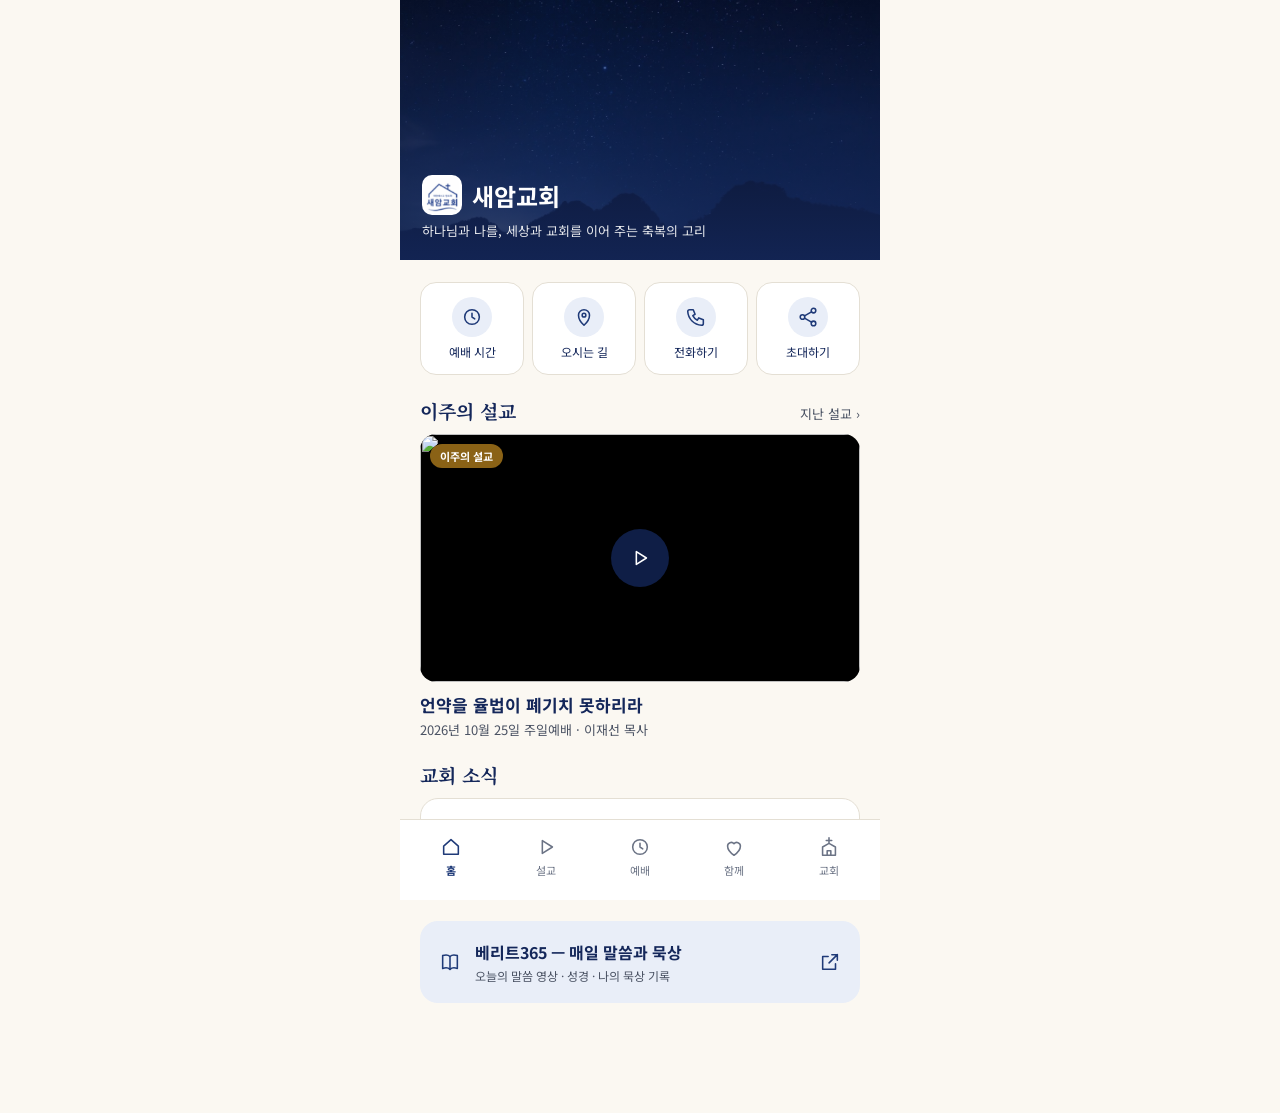
==== index.html @ 7ef5a0a9 "새암교회 앱: 홈·설교·예배·함께하기·교회 소개, 주일마다 설교 목록 갱신 Co-Authored-By: Claude Opus 5.5 <noreply@anthropic.com>" ====
<!doctype html>
<html lang="ko">
<head>
<meta charset="utf-8">
<meta name="viewport" content="width=device-width, initial-scale=1, viewport-fit=cover">
<meta name="theme-color" content="#14275A">
<meta name="description" content="새암교회(대한예수교장로회 합동, 용인 수지 동천동) 앱 — 주일 설교, 예배 안내, 교회 소식, 기도 요청.">
<meta property="og:title" content="새암교회">
<meta property="og:description" content="하나님과 나를, 세상과 교회를 이어 주는 축복의 고리">
<meta name="apple-mobile-web-app-capable" content="yes">
<meta name="apple-mobile-web-app-title" content="새암교회">
<title>새암교회</title>
<link rel="manifest" href="manifest.webmanifest">
<link rel="icon" href="images/icon-192.png">
<link rel="apple-touch-icon" href="images/icon-192.png">
<link rel="preconnect" href="https://fonts.googleapis.com">
<link href="https://fonts.googleapis.com/css2?family=Noto+Serif+KR:wght@400;600;700&family=Noto+Sans+KR:wght@400;500;700&display=swap" rel="stylesheet">
<link rel="stylesheet" href="css/app.css">
</head>
<body>
<div class="app" id="app"></div>
<div class="toast" id="toast" role="status" aria-live="polite"></div>
<script src="js/app.js"></script>
</body>
</html>
---- css/app.css ----
:root{
  --navy:#1F3A78; --navy-deep:#14275A; --navy-soft:#E9EEF8; --gold:#B8862B; --gold-text:#8A6216;
  --cream:#FBF8F2; --paper:#FFFFFF; --ink:#1E2430; --ink-soft:#4A5263; --line:#E4DFD4;
  --serif:'Noto Serif KR',serif; --sans:'Noto Sans KR',sans-serif;
}
*{box-sizing:border-box}
html,body{margin:0;background:var(--cream);color:var(--ink);font-family:var(--sans);-webkit-text-size-adjust:100%}
a{color:inherit;text-decoration:none}
button{font-family:inherit;cursor:pointer}
img{display:block;max-width:100%}
.app{max-width:480px;margin:0 auto;min-height:100vh;min-height:100dvh;background:var(--cream)}
main{padding:24px 20px 110px;display:flex;flex-direction:column;gap:22px}
h1,h2,h3{margin:0;font-family:var(--serif);font-weight:700;color:var(--navy-deep)}
h1{font-size:26px} h2{font-size:19px}
.eyebrow{font-size:11px;letter-spacing:.24em;color:var(--gold-text);font-weight:700}
.muted{color:var(--ink-soft)}
.card{background:var(--paper);border:1px solid var(--line);border-radius:18px;padding:18px}
.icon{width:22px;height:22px;flex-shrink:0}
.btn{display:flex;align-items:center;justify-content:center;gap:8px;min-height:50px;border-radius:25px;border:0;font-size:15px;font-weight:700;padding:0 20px}
.btn-navy{background:var(--navy);color:#fff}
.btn-line{background:var(--paper);border:1px solid var(--line);color:var(--navy-deep)}
.grid2{display:grid;grid-template-columns:repeat(2,minmax(0,1fr));gap:10px}
.grid4{display:grid;grid-template-columns:repeat(4,minmax(0,1fr));gap:8px}
.quick{display:flex;flex-direction:column;align-items:center;gap:6px;padding:14px 4px;border-radius:16px;background:var(--paper);border:1px solid var(--line);font-size:12px;color:var(--navy-deep)}
.quick span.ic{width:40px;height:40px;border-radius:20px;background:var(--navy-soft);display:flex;align-items:center;justify-content:center}
.video{position:relative;border-radius:16px;overflow:hidden;background:#000;aspect-ratio:16/9}
.video iframe,.video img{position:absolute;inset:0;width:100%;height:100%;border:0;object-fit:cover}
.play{position:absolute;inset:0;display:flex;align-items:center;justify-content:center;background:none;border:0}
.play span{width:58px;height:58px;border-radius:29px;background:rgba(20,39,90,.78);display:flex;align-items:center;justify-content:center}
.badge{position:absolute;top:10px;left:10px;z-index:1;height:24px;padding:0 10px;border-radius:12px;background:var(--gold-text);color:#fff;font-size:11px;font-weight:700;display:flex;align-items:center}
.hero{position:relative;margin:-24px -20px 0;height:260px;overflow:hidden;background:var(--navy-deep)}
.hero>img{width:100%;height:100%;object-fit:cover;opacity:.85}
.hero::after{content:"";position:absolute;inset:0;background:linear-gradient(180deg,rgba(20,39,90,.15),rgba(20,39,90,.9))}
.hero .cap{position:absolute;left:22px;right:22px;bottom:20px;z-index:1;color:#fff;display:flex;flex-direction:column;gap:6px}
.list a,.list .row{display:flex;align-items:center;gap:12px;min-height:60px;padding:8px 0;border-bottom:1px solid var(--line)}
.list .grow{flex:1;min-width:0;display:flex;flex-direction:column;gap:3px}
.list .sub{font-size:12px;color:var(--ink-soft)}
.thumb{width:104px;flex-shrink:0;aspect-ratio:16/9;border-radius:10px;object-fit:cover}
.tabbar{position:fixed;bottom:0;left:50%;transform:translateX(-50%);width:100%;max-width:480px;display:grid;grid-template-columns:repeat(5,1fr);padding:8px 4px calc(14px + env(safe-area-inset-bottom));background:var(--paper);border-top:1px solid var(--line);z-index:5}
.tabbar a{display:flex;flex-direction:column;align-items:center;gap:4px;padding:8px 0;font-size:11px;color:#6B7385}
.tabbar a.on{color:var(--navy);font-weight:700}
.tabbar a svg{stroke:currentColor}
.chips{display:flex;gap:6px;flex-wrap:wrap}
.chip{height:36px;padding:0 15px;border-radius:18px;border:1px solid var(--line);background:var(--paper);color:var(--ink-soft);font-size:13px}
.chip.on{background:var(--navy);border-color:var(--navy);color:#fff;font-weight:700}
input[type=text],input[type=tel],textarea{width:100%;border-radius:12px;border:1px solid var(--line);background:var(--paper);color:var(--ink);font-family:var(--sans);font-size:15px;padding:12px 14px}
textarea{min-height:120px;resize:vertical;line-height:1.7}
.lab{font-size:13px;color:var(--ink-soft)}
.toast{position:fixed;left:50%;bottom:96px;transform:translateX(-50%);background:var(--navy-deep);color:#fff;padding:10px 18px;border-radius:20px;font-size:14px;z-index:9;opacity:0;transition:opacity .3s;pointer-events:none}
.toast.show{opacity:1}
.sr{position:absolute;width:1px;height:1px;overflow:hidden;clip:rect(0 0 0 0)}
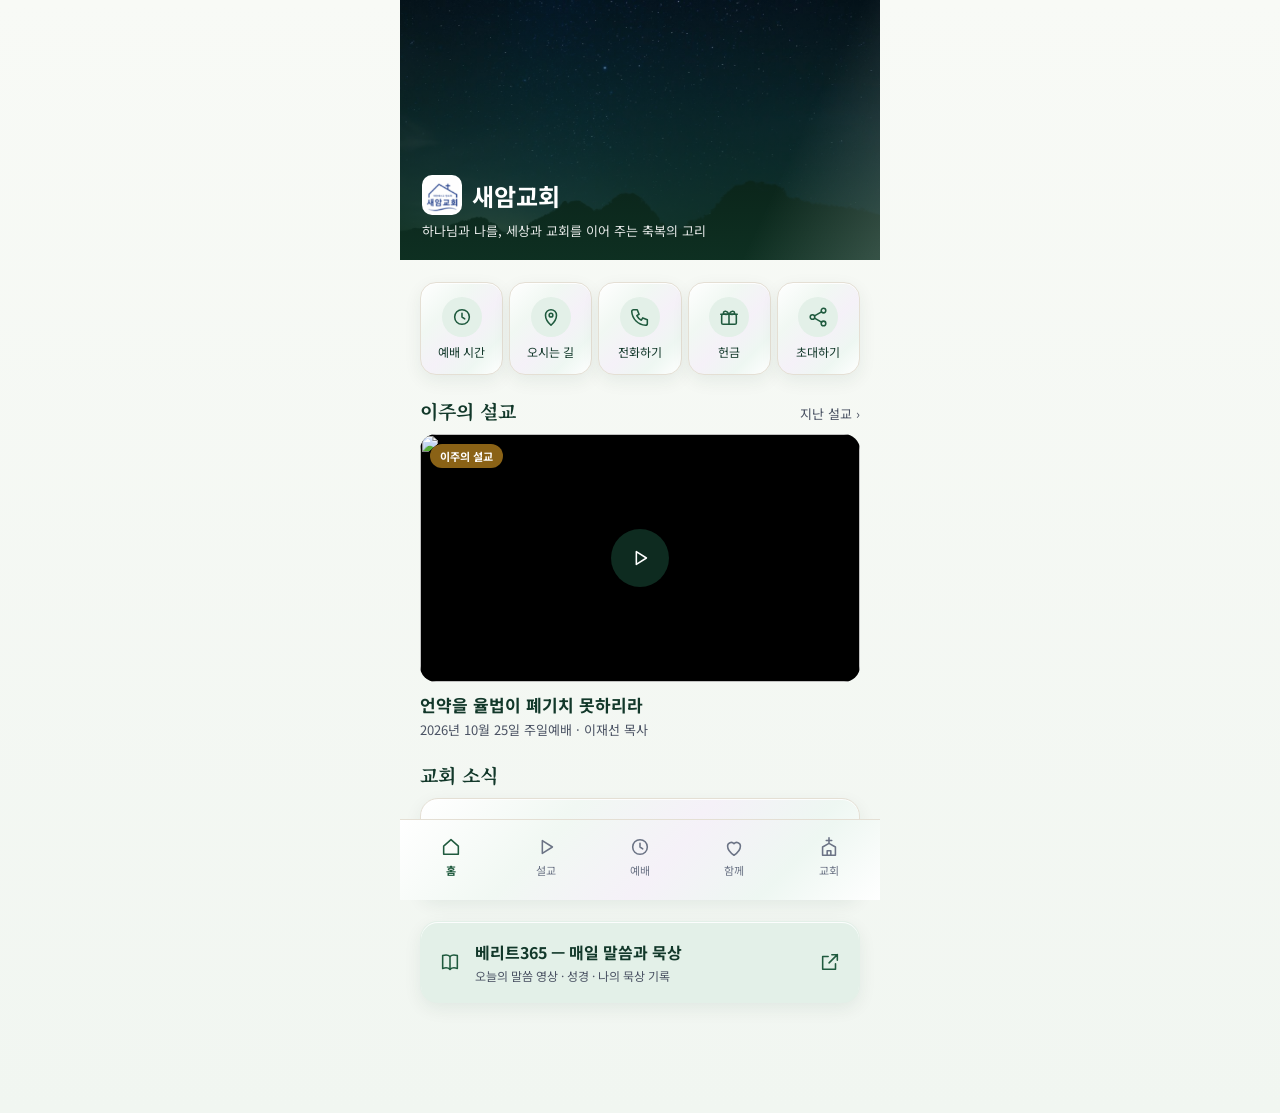
==== commit 249fff88: "색을 초록 톤으로, 진주빛(펄) 카드와 빛이 스치는 펄 효과 Co-Authored-By: Claude Opus 5.5 <noreply@anthropic.com>" ====
--- a/index.html
+++ b/index.html
@@ -3,7 +3,7 @@
 <head>
 <meta charset="utf-8">
 <meta name="viewport" content="width=device-width, initial-scale=1, viewport-fit=cover">
-<meta name="theme-color" content="#14275A">
+<meta name="theme-color" content="#12382A">
 <meta name="description" content="새암교회(대한예수교장로회 합동, 용인 수지 동천동) 앱 — 주일 설교, 예배 안내, 교회 소식, 기도 요청.">
 <meta property="og:title" content="새암교회">
 <meta property="og:description" content="하나님과 나를, 세상과 교회를 이어 주는 축복의 고리">
--- a/css/app.css
+++ b/css/app.css
@@ -1,6 +1,6 @@
 :root{
-  --navy:#1F3A78; --navy-deep:#14275A; --navy-soft:#E9EEF8; --gold:#B8862B; --gold-text:#8A6216;
-  --cream:#FBF8F2; --paper:#FFFFFF; --ink:#1E2430; --ink-soft:#4A5263; --line:#E4DFD4;
+  --navy:#1F5A3E; --navy-deep:#12382A; --navy-soft:#E3F0E8; --gold:#B8862B; --gold-text:#8A6216;
+  --cream:#F6F8F3; --paper:#FFFFFF; --ink:#1E2430; --ink-soft:#4A5263; --line:#E4DFD4;
   --serif:'Noto Serif KR',serif; --sans:'Noto Sans KR',sans-serif;
 }
 *{box-sizing:border-box}
@@ -26,11 +26,11 @@
 .video{position:relative;border-radius:16px;overflow:hidden;background:#000;aspect-ratio:16/9}
 .video iframe,.video img{position:absolute;inset:0;width:100%;height:100%;border:0;object-fit:cover}
 .play{position:absolute;inset:0;display:flex;align-items:center;justify-content:center;background:none;border:0}
-.play span{width:58px;height:58px;border-radius:29px;background:rgba(20,39,90,.78);display:flex;align-items:center;justify-content:center}
+.play span{width:58px;height:58px;border-radius:29px;background:rgba(18,56,42,.78);display:flex;align-items:center;justify-content:center}
 .badge{position:absolute;top:10px;left:10px;z-index:1;height:24px;padding:0 10px;border-radius:12px;background:var(--gold-text);color:#fff;font-size:11px;font-weight:700;display:flex;align-items:center}
 .hero{position:relative;margin:-24px -20px 0;height:260px;overflow:hidden;background:var(--navy-deep)}
 .hero>img{width:100%;height:100%;object-fit:cover;opacity:.85}
-.hero::after{content:"";position:absolute;inset:0;background:linear-gradient(180deg,rgba(20,39,90,.15),rgba(20,39,90,.9))}
+.hero::after{content:"";position:absolute;inset:0;background:linear-gradient(180deg,rgba(18,56,42,.15),rgba(18,56,42,.9))}
 .hero .cap{position:absolute;left:22px;right:22px;bottom:20px;z-index:1;color:#fff;display:flex;flex-direction:column;gap:6px}
 .list a,.list .row{display:flex;align-items:center;gap:12px;min-height:60px;padding:8px 0;border-bottom:1px solid var(--line)}
 .list .grow{flex:1;min-width:0;display:flex;flex-direction:column;gap:3px}
@@ -49,3 +49,22 @@
 .toast{position:fixed;left:50%;bottom:96px;transform:translateX(-50%);background:var(--navy-deep);color:#fff;padding:10px 18px;border-radius:20px;font-size:14px;z-index:9;opacity:0;transition:opacity .3s;pointer-events:none}
 .toast.show{opacity:1}
 .sr{position:absolute;width:1px;height:1px;overflow:hidden;clip:rect(0 0 0 0)}
+
+/* 펄(진주빛) — 밝은 면은 은은한 진주빛, 어두운 면은 짙은 초록 위에 빛이 스치는 펄 */
+:root{
+  --pearl:linear-gradient(135deg,#FFFFFF 0%,#F1F8F3 30%,#F5F1F8 55%,#EEF7F2 78%,#FFFFFF 100%);
+  --pearl-dark:linear-gradient(135deg,#0F3324 0%,#1F5A3E 45%,#2E7656 70%,#16432F 100%);
+}
+body,.app{background:linear-gradient(180deg,#F8FAF6 0%,#F1F6F1 100%)}
+.card,.quick,.chip:not(.on),.btn-line,.tabbar{background:var(--pearl);background-color:#FBFCFA}
+.card,.quick{box-shadow:0 1px 0 rgba(255,255,255,.9) inset,0 6px 18px rgba(18,56,42,.07)}
+.btn-navy,.chip.on{background:var(--pearl-dark);border-color:transparent}
+.pearl-dark{position:relative;overflow:hidden;background:var(--pearl-dark)!important;border-color:transparent!important}
+.pearl-dark::before,.hero::before{content:"";position:absolute;inset:0;pointer-events:none;z-index:1;
+  background:linear-gradient(115deg,transparent 35%,rgba(255,255,255,.16) 45%,rgba(230,255,240,.22) 50%,rgba(255,240,255,.14) 55%,transparent 65%);
+  background-size:250% 100%;animation:pearl 7s ease-in-out infinite}
+.pearl-dark>*{position:relative;z-index:2}
+@keyframes pearl{0%{background-position:120% 0}60%,100%{background-position:-60% 0}}
+@media (prefers-reduced-motion:reduce){.pearl-dark::before,.hero::before{animation:none}}
+.hero::after{background:linear-gradient(180deg,rgba(18,56,42,.1),rgba(15,51,36,.92))}
+.hero .cap{z-index:2}
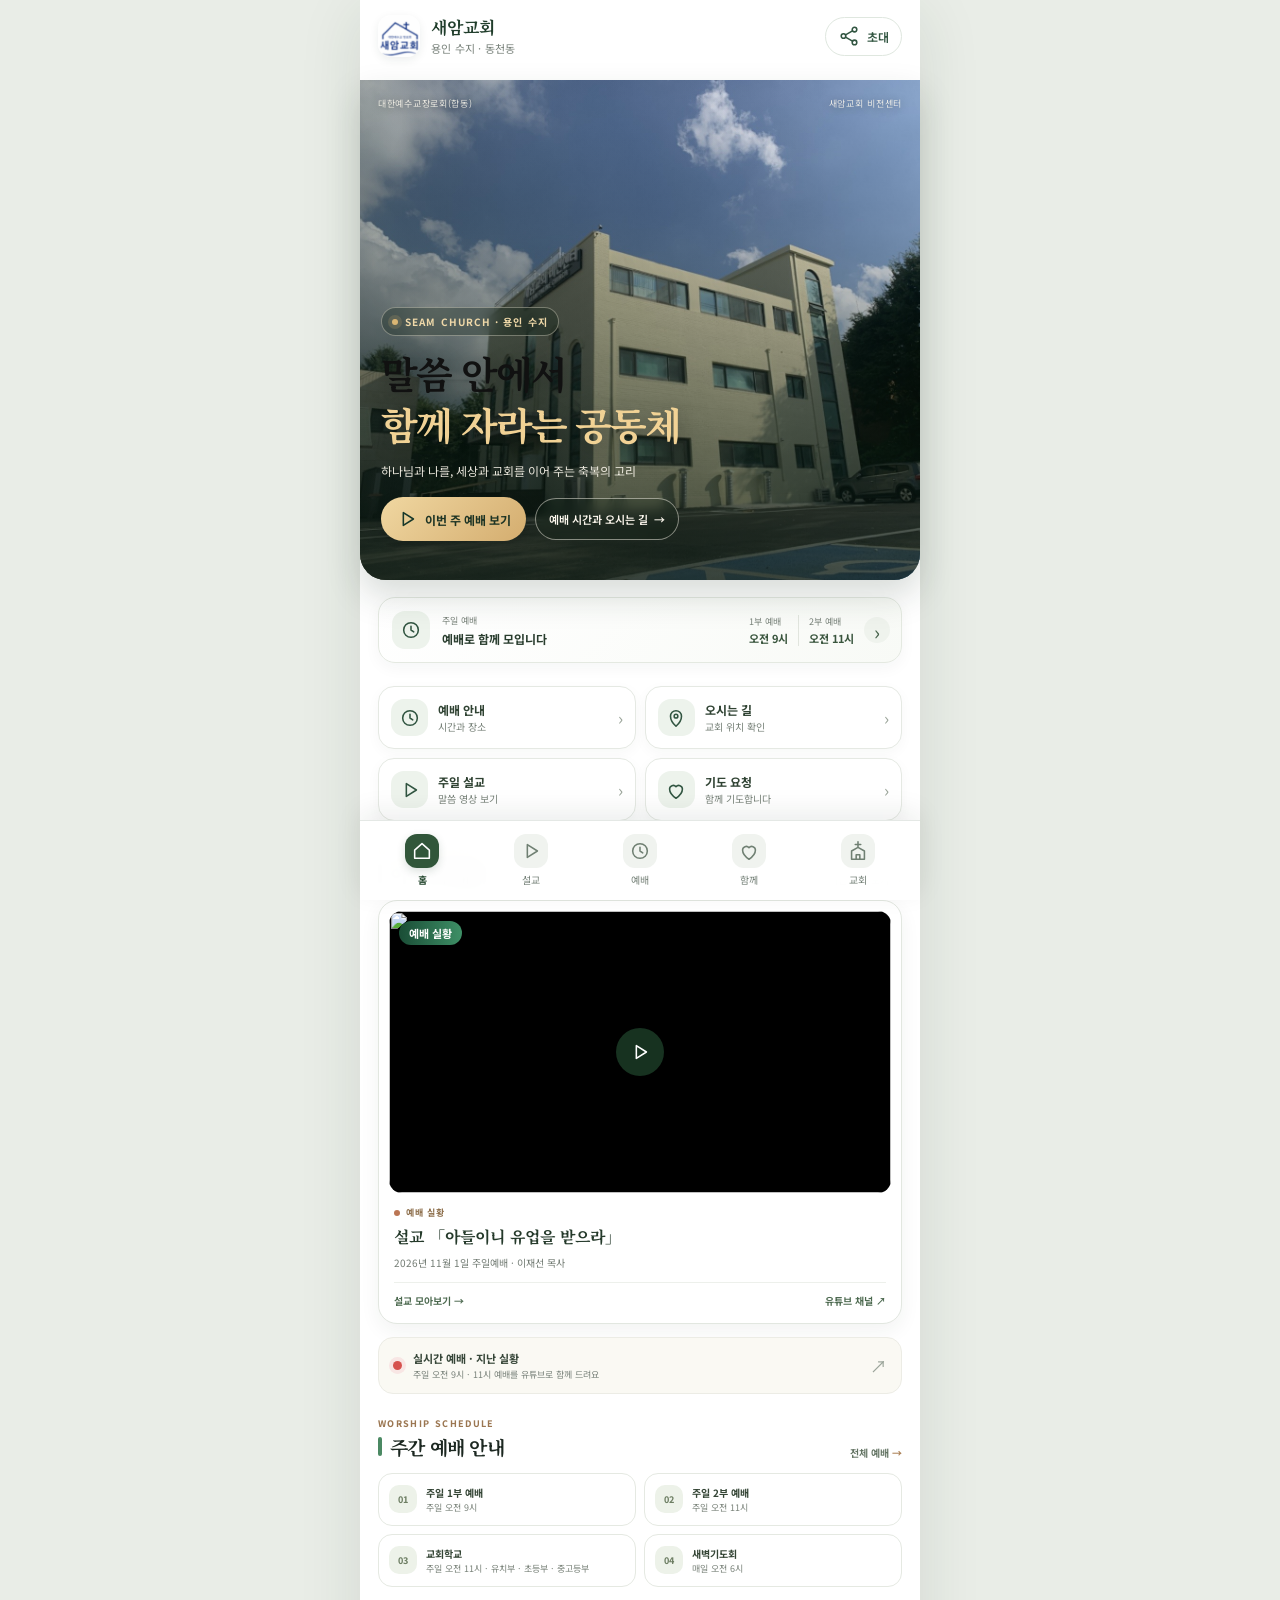
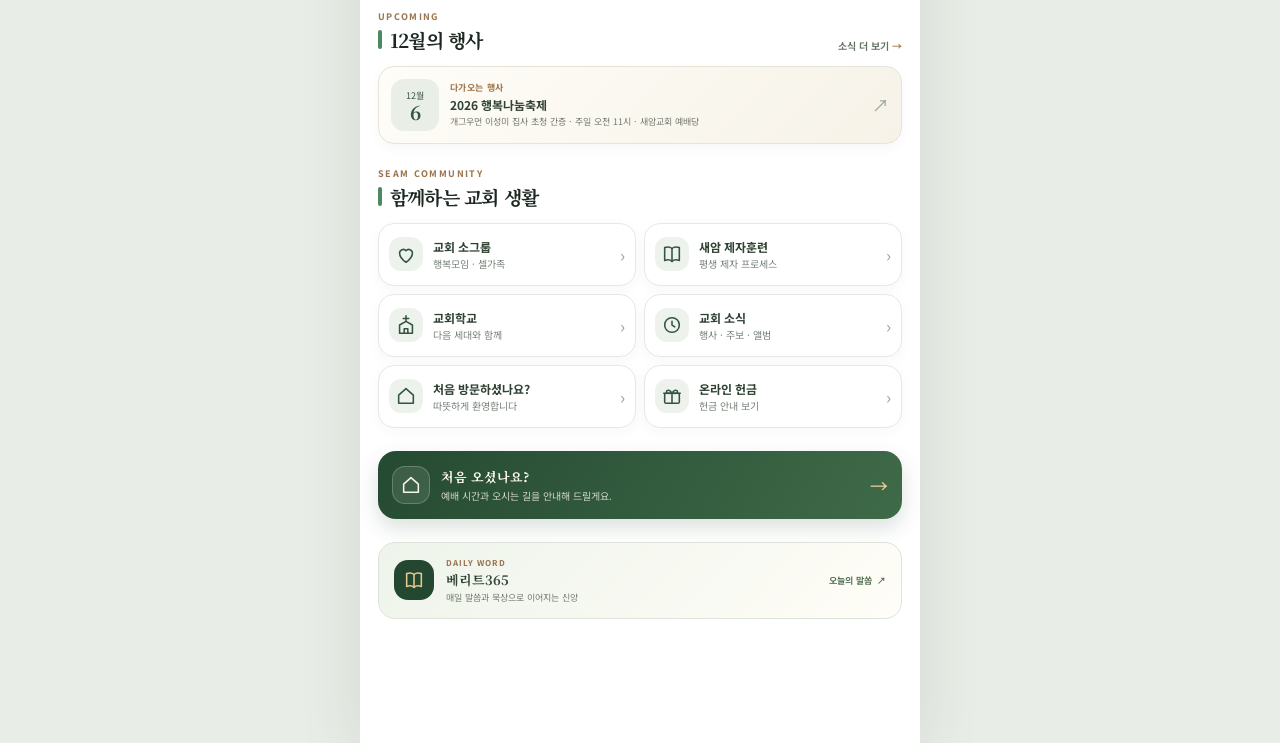
==== commit bd66c176: "design: elevate church app with real campus photography" ====
--- a/index.html
+++ b/index.html
@@ -3,10 +3,12 @@
 <head>
 <meta charset="utf-8">
 <meta name="viewport" content="width=device-width, initial-scale=1, viewport-fit=cover">
-<meta name="theme-color" content="#12382A">
+<meta name="theme-color" content="#17382A">
 <meta name="description" content="새암교회(대한예수교장로회 합동, 용인 수지 동천동) 앱 — 주일 설교, 예배 안내, 교회 소식, 기도 요청.">
 <meta property="og:title" content="새암교회">
 <meta property="og:description" content="하나님과 나를, 세상과 교회를 이어 주는 축복의 고리">
+<meta property="og:image" content="https://saechang888-code.github.io/seamapp/images/church-building.jpg">
+<meta property="og:image" content="https://saechang888-code.github.io/seamapp/images/church-building.jpg">
 <meta name="apple-mobile-web-app-capable" content="yes">
 <meta name="apple-mobile-web-app-title" content="새암교회">
 <title>새암교회</title>
@@ -16,6 +18,8 @@
 <link rel="preconnect" href="https://fonts.googleapis.com">
 <link href="https://fonts.googleapis.com/css2?family=Noto+Serif+KR:wght@400;600;700&family=Noto+Sans+KR:wght@400;500;700&display=swap" rel="stylesheet">
 <link rel="stylesheet" href="css/app.css">
+<link rel="stylesheet" href="css/premium.css?v=seam-studio-01">
+<link rel="stylesheet" href="css/premium.css?v=seam-studio-01">
 </head>
 <body>
 <div class="app" id="app"></div>
--- a/css/app.css
+++ b/css/app.css
@@ -68,3 +68,335 @@
 @media (prefers-reduced-motion:reduce){.pearl-dark::before,.hero::before{animation:none}}
 .hero::after{background:linear-gradient(180deg,rgba(18,56,42,.1),rgba(15,51,36,.92))}
 .hero .cap{z-index:2}
+
+/* 초록을 더 풍성하게 (주인님 2026-11-02) */
+:root{
+  --pearl:linear-gradient(135deg,#FFFFFF 0%,#EAF6EE 28%,#F4F1F8 52%,#E2F2E7 76%,#F9FCFA 100%);
+  --leaf:linear-gradient(135deg,#D4EBDB 0%,#BFE1CA 55%,#D9EEDF 100%);
+}
+body,.app{background:radial-gradient(120% 60% at 100% 0%,#DDEFE2 0%,transparent 60%),radial-gradient(90% 50% at 0% 100%,#E3F1E6 0%,transparent 60%),linear-gradient(180deg,#F1F8F2 0%,#E7F2EA 100%);background-attachment:fixed}
+h1,h2,h3{color:#174A33}
+h2{display:flex;align-items:center;gap:8px}
+h2::before{content:"";width:6px;height:18px;border-radius:3px;background:linear-gradient(180deg,#5FB37F,#1F5A3E)}
+.card,.quick{border-color:rgba(31,90,62,.16)}
+.quick span.ic{background:var(--leaf);box-shadow:0 2px 6px rgba(31,90,62,.18)}
+.video{box-shadow:0 0 0 3px #CFE7D7,0 10px 24px rgba(18,56,42,.18)}
+.hero::after{background:linear-gradient(180deg,rgba(31,90,62,.25),rgba(13,46,32,.94))}
+.tabbar{background:var(--pearl-dark);border-top:0;box-shadow:0 -6px 20px rgba(18,56,42,.18)}
+.tabbar a{color:#BFDCC9}
+.tabbar a.on{color:#F2D58A}
+.list a,.list .row{border-bottom-color:rgba(31,90,62,.12)}
+.chip:not(.on){border-color:rgba(31,90,62,.22);color:#2D5A42}
+.badge{background:linear-gradient(135deg,#2E7656,#1F5A3E)}
+input[type=text],input[type=tel],textarea{border-color:rgba(31,90,62,.22);background:#FBFEFC}
+.hero{background:linear-gradient(160deg,#2E7656,#0F3324)}
+.hero>img{opacity:.55;mix-blend-mode:luminosity}
+
+/* 초록 아이콘 (주인님 2026-11-02): 빠른 단추·아래 메뉴 아이콘을 초록 원 안의 흰 아이콘으로 */
+.quick span.ic{background:linear-gradient(135deg,#4FA875 0%,#2E7656 50%,#1F5A3E 100%);box-shadow:0 3px 8px rgba(31,90,62,.3),inset 0 1px 0 rgba(255,255,255,.35)}
+.tabbar{background:var(--pearl);box-shadow:0 -6px 20px rgba(18,56,42,.12);border-top:1px solid rgba(31,90,62,.12)}
+.tabbar a{color:#3F6B53;gap:3px;padding:6px 0}
+.tabbar a .ti{width:34px;height:34px;border-radius:17px;display:flex;align-items:center;justify-content:center;background:linear-gradient(135deg,#7FBF97,#4E9A6E);box-shadow:0 2px 5px rgba(31,90,62,.2)}
+.tabbar a.on{color:#174A33}
+.tabbar a.on .ti{background:linear-gradient(135deg,#4FA875 0%,#2E7656 50%,#1F5A3E 100%);box-shadow:0 0 0 3px #F2D58A,0 3px 8px rgba(31,90,62,.35)}
+.tabbar a .ti svg{stroke:#FFFFFF}
+
+/* 예배·교회 화면 초록 더하기 (2026-11-02) */
+.gi{width:40px;height:40px;flex-shrink:0;border-radius:20px;display:inline-flex;align-items:center;justify-content:center;background:linear-gradient(135deg,#4FA875 0%,#2E7656 50%,#1F5A3E 100%);box-shadow:0 3px 8px rgba(31,90,62,.28),inset 0 1px 0 rgba(255,255,255,.35)}
+.gi svg{stroke:#FFFFFF}
+.tpill{display:inline-block;padding:5px 10px;border-radius:999px;background:var(--leaf);color:#174A33;font-size:12.5px;font-weight:700;white-space:nowrap}
+.green-head{overflow:hidden}
+.card-band{display:flex;align-items:center;gap:8px;margin:0 -18px 4px;padding:12px 18px;background:var(--pearl-dark);color:#fff;font-weight:700;font-size:15px}
+.card-band svg{stroke:#fff}
+.leaf-card{background:linear-gradient(135deg,#F3FAF5 0%,#D8EEDF 60%,#C6E5D0 100%)!important}
+.btn-line{border-color:rgba(31,90,62,.35)!important;color:#174A33}
+.btn-line svg{stroke:#1F5A3E}
+
+/* 더 진한 초록 (2026-11-02): 예배 시간 줄마다 초록, 교회학교·비전 카드는 초록 바탕에 흰 글씨 */
+.green-head .list .row{margin:8px 0;padding:10px 12px;border:0;border-radius:14px;background:linear-gradient(135deg,#E3F3E8 0%,#C9E7D3 100%)}
+.green-head .list .row:first-child{margin-top:12px}
+.green-head .list .row .grow span{color:#174A33!important}
+.green-head .list .row .tpill{background:linear-gradient(135deg,#2E7656,#1F5A3E);color:#fff}
+.leaf-card{position:relative;overflow:hidden;background:var(--pearl-dark)!important;border-color:transparent!important;color:#fff}
+.leaf-card b,.leaf-card span,.leaf-card div{color:#fff!important}
+.leaf-card .muted{color:#D7EBDD!important}
+.leaf-card .serif{color:#F2D58A!important}
+.leaf-card .gi{background:linear-gradient(135deg,#9FD8B2,#5FB37F)}
+.leaf-card::before{content:"";position:absolute;inset:0;pointer-events:none;background:linear-gradient(115deg,transparent 35%,rgba(255,255,255,.14) 48%,transparent 62%);background-size:250% 100%;animation:pearl 8s ease-in-out infinite}
+@media (prefers-reduced-motion:reduce){.leaf-card::before{animation:none}}
+
+/* 단추: 짙은 녹에서 연녹으로 (2026-11-02) */
+.btn-navy,.btn-line{background:linear-gradient(90deg,#0F3324 0%,#1F5A3E 45%,#3E9A68 100%)!important;border:0!important;color:#fff!important;box-shadow:0 4px 12px rgba(18,56,42,.25),inset 0 1px 0 rgba(255,255,255,.25)}
+.btn-navy svg,.btn-line svg{stroke:#fff!important}
+
+/* 연한 펄 초록 (주인님 2026-11-02: 짙은 녹은 촌스러우니 더 연하게, 펄 + 그라데이션) */
+:root{
+  --pearl-dark:linear-gradient(135deg,#9AD1AF 0%,#C2E6CF 38%,#E8F6EE 62%,#B9E1C8 100%);
+  --pearl-mid:linear-gradient(135deg,#7CC49A 0%,#A9DCBC 50%,#D3EEDD 100%);
+  --g-ink:#123D2B;
+}
+.pearl-dark,.leaf-card,.card-band{background:var(--pearl-dark)!important;box-shadow:0 8px 22px rgba(46,118,86,.18),inset 0 1px 0 rgba(255,255,255,.7)}
+.pearl-dark,.pearl-dark *,.leaf-card,.leaf-card *,.card-band{color:var(--g-ink)!important}
+.pearl-dark svg,.card-band svg{stroke:var(--g-ink)!important}
+.pearl-dark .eyebrow,.pearl-dark [style*="E9C97A"]:not(button){color:#7A5A12!important}
+.leaf-card .serif{color:#2E7656!important}
+.leaf-card .muted{color:#2F5A44!important}
+.pearl-dark [style*="rgba(255,255,255,.1)"]{background:rgba(255,255,255,.55)!important}
+.pearl-dark [style*="rgba(255,255,255,.15)"]{border-color:rgba(18,61,43,.15)!important}
+.btn-navy,.btn-line,.chip.on{background:linear-gradient(90deg,#6DBB8D 0%,#97D2AE 50%,#CBEAD7 100%)!important;color:var(--g-ink)!important;box-shadow:0 4px 12px rgba(46,118,86,.2),inset 0 1px 0 rgba(255,255,255,.6)}
+.btn-navy svg,.btn-line svg{stroke:var(--g-ink)!important}
+.gi,.quick span.ic,.leaf-card .gi{background:linear-gradient(135deg,#8ED0A8 0%,#5FB37F 100%)!important}
+.tabbar a .ti{background:linear-gradient(135deg,#A9DCBC,#7CC49A)}
+.tabbar a.on .ti{background:linear-gradient(135deg,#7CC49A 0%,#4FA875 100%)}
+.green-head .list .row{background:linear-gradient(135deg,#F2FAF5 0%,#DDF1E5 100%)}
+.green-head .list .row .tpill{background:linear-gradient(90deg,#7CC49A,#B5E0C6);color:var(--g-ink)}
+.badge{background:linear-gradient(90deg,#9AD1AF,#D3EEDD);color:var(--g-ink)}
+.hero{background:linear-gradient(160deg,#7CC49A,#2E7656)}
+.hero::after{background:linear-gradient(180deg,rgba(124,196,154,.15),rgba(30,84,58,.82))}
+.video{box-shadow:0 0 0 3px #D6EFDF,0 10px 24px rgba(46,118,86,.18)}
+:root{--navy:#5FB37F}
+
+/* 자연스러운 그라데이션 (주인님 2026-11-02): 물결치듯 여러 번 꺾이는 색과 움직이는 빛을 빼고, 한 방향으로 곱게 번지게 */
+:root{
+  --pearl:linear-gradient(160deg,#FFFFFF 0%,#EDF7F1 100%);
+  --pearl-dark:linear-gradient(160deg,#B4DFC4 0%,#EEF8F2 100%);
+  --leaf:linear-gradient(160deg,#C9E9D5 0%,#A6D9B9 100%);
+}
+body,.app{background:linear-gradient(180deg,#F4FAF6 0%,#E4F1E8 100%);background-attachment:fixed}
+.pearl-dark::before,.hero::before,.leaf-card::before{display:none!important;animation:none!important}
+.btn-navy,.btn-line,.chip.on{background:linear-gradient(90deg,#86C9A1 0%,#D6F0E0 100%)!important}
+.gi,.quick span.ic,.leaf-card .gi{background:linear-gradient(160deg,#8ED0A8 0%,#5FB37F 100%)!important}
+.tabbar a .ti{background:linear-gradient(160deg,#A9DCBC 0%,#7CC49A 100%)}
+.tabbar a.on .ti{background:linear-gradient(160deg,#7CC49A 0%,#4FA875 100%)}
+.green-head .list .row{background:linear-gradient(90deg,#E4F4EA 0%,#F6FBF8 100%)}
+.green-head .list .row .tpill{background:linear-gradient(90deg,#A6D9B9 0%,#D3EEDD 100%)}
+.badge{background:linear-gradient(90deg,#B4DFC4 0%,#E6F5EC 100%)}
+.hero{background:linear-gradient(180deg,#8CCBA5 0%,#2E7656 100%)}
+.hero::after{background:linear-gradient(180deg,rgba(124,196,154,.1) 0%,rgba(30,84,58,.8) 100%)}
+
+/* 중간 진하기 + 진주빛 (주인님 2026-11-02): 한 방향 그라데이션 위에 진주처럼 은은한 윤기(위쪽 흰 광택 + 모서리의 연보랏빛)를 고정으로 얹는다 */
+:root{
+  --sheen:radial-gradient(130% 90% at 12% 0%,rgba(255,255,255,.6) 0%,rgba(255,255,255,0) 48%),linear-gradient(160deg,rgba(236,226,248,0) 55%,rgba(232,222,246,.38) 100%);
+  --pearl:var(--sheen),linear-gradient(160deg,#FFFFFF 0%,#E3F2E9 100%);
+  --pearl-dark:var(--sheen),linear-gradient(160deg,#8CCBA5 0%,#DDF1E5 100%);
+  --leaf:var(--sheen),linear-gradient(160deg,#B2DEC2 0%,#86C9A1 100%);
+}
+.card,.quick,.chip:not(.on),.tabbar{background:var(--pearl)!important}
+.pearl-dark,.leaf-card,.card-band{background:var(--pearl-dark)!important}
+.btn-navy,.btn-line,.chip.on{background:radial-gradient(120% 140% at 20% 0%,rgba(255,255,255,.5) 0%,rgba(255,255,255,0) 50%),linear-gradient(90deg,#74C092 0%,#CDEBD8 100%)!important}
+.gi,.quick span.ic,.leaf-card .gi{background:radial-gradient(100% 100% at 30% 15%,rgba(255,255,255,.45) 0%,rgba(255,255,255,0) 55%),linear-gradient(160deg,#7CC49A 0%,#3E9A68 100%)!important}
+.tabbar a .ti{background:radial-gradient(100% 100% at 30% 15%,rgba(255,255,255,.45) 0%,rgba(255,255,255,0) 55%),linear-gradient(160deg,#95D3AE 0%,#5FB37F 100%)}
+.tabbar a.on .ti{background:radial-gradient(100% 100% at 30% 15%,rgba(255,255,255,.45) 0%,rgba(255,255,255,0) 55%),linear-gradient(160deg,#6DBB8D 0%,#3E9A68 100%)}
+.green-head .list .row{background:var(--sheen),linear-gradient(90deg,#CFEBD9 0%,#F1F9F4 100%)}
+.green-head .list .row .tpill{background:linear-gradient(90deg,#86C9A1 0%,#C9E9D5 100%)}
+.badge{background:linear-gradient(90deg,#8CCBA5 0%,#DDF1E5 100%)}
+body,.app{background:linear-gradient(180deg,#EFF8F2 0%,#DCEFE3 100%);background-attachment:fixed}
+
+/* 바로 전 색(연한)과 지금 색(중간)의 가운데 (주인님 2026-11-02 "아주 좋아, 중간 색") — 진주빛 윤기는 그대로 */
+:root{
+  --pearl:var(--sheen),linear-gradient(160deg,#FFFFFF 0%,#E8F4ED 100%);
+  --pearl-dark:var(--sheen),linear-gradient(160deg,#A0D5B4 0%,#E5F4EB 100%);
+  --leaf:var(--sheen),linear-gradient(160deg,#BDE3CB 0%,#96D1AD 100%);
+}
+.btn-navy,.btn-line,.chip.on{background:radial-gradient(120% 140% at 20% 0%,rgba(255,255,255,.5) 0%,rgba(255,255,255,0) 50%),linear-gradient(90deg,#7DC499 0%,#D1EDDC 100%)!important}
+.gi,.quick span.ic,.leaf-card .gi{background:radial-gradient(100% 100% at 30% 15%,rgba(255,255,255,.45) 0%,rgba(255,255,255,0) 55%),linear-gradient(160deg,#85CAA1 0%,#4EA673 100%)!important}
+.tabbar a .ti{background:radial-gradient(100% 100% at 30% 15%,rgba(255,255,255,.45) 0%,rgba(255,255,255,0) 55%),linear-gradient(160deg,#A0D7B6 0%,#6DBB8D 100%)}
+.tabbar a.on .ti{background:radial-gradient(100% 100% at 30% 15%,rgba(255,255,255,.45) 0%,rgba(255,255,255,0) 55%),linear-gradient(160deg,#79C097 0%,#4EA673 100%)}
+.green-head .list .row{background:var(--sheen),linear-gradient(90deg,#D9F0E1 0%,#F3FAF6 100%)}
+.green-head .list .row .tpill{background:linear-gradient(90deg,#96D1AD 0%,#CEEBD9 100%)}
+.badge{background:linear-gradient(90deg,#A0D5B4 0%,#E5F4EB 100%)}
+body,.app{background:linear-gradient(180deg,#F1F9F4 0%,#E0F0E5 100%);background-attachment:fixed}
+
+/* 한 단계 더 진하게 (주인님 2026-11-02) */
+:root{
+  --pearl:var(--sheen),linear-gradient(160deg,#FFFFFF 0%,#E1F1E7 100%);
+  --pearl-dark:var(--sheen),linear-gradient(160deg,#88C9A2 0%,#DAF0E2 100%);
+  --leaf:var(--sheen),linear-gradient(160deg,#AEDCBF 0%,#82C79D 100%);
+}
+.btn-navy,.btn-line,.chip.on{background:radial-gradient(120% 140% at 20% 0%,rgba(255,255,255,.5) 0%,rgba(255,255,255,0) 50%),linear-gradient(90deg,#70BE90 0%,#C9E9D5 100%)!important}
+.gi,.quick span.ic,.leaf-card .gi{background:radial-gradient(100% 100% at 30% 15%,rgba(255,255,255,.45) 0%,rgba(255,255,255,0) 55%),linear-gradient(160deg,#78C297 0%,#3A9664 100%)!important}
+.tabbar a .ti{background:radial-gradient(100% 100% at 30% 15%,rgba(255,255,255,.45) 0%,rgba(255,255,255,0) 55%),linear-gradient(160deg,#90D0AA 0%,#5AB07C 100%)}
+.tabbar a.on .ti{background:radial-gradient(100% 100% at 30% 15%,rgba(255,255,255,.45) 0%,rgba(255,255,255,0) 55%),linear-gradient(160deg,#68B98A 0%,#3A9664 100%)}
+.green-head .list .row{background:var(--sheen),linear-gradient(90deg,#CBE9D6 0%,#EFF8F3 100%)}
+.green-head .list .row .tpill{background:linear-gradient(90deg,#82C79D 0%,#C5E7D1 100%)}
+.badge{background:linear-gradient(90deg,#88C9A2 0%,#DAF0E2 100%)}
+body,.app{background:linear-gradient(180deg,#EEF7F1 0%,#D9EDE0 100%);background-attachment:fixed}
+
+/* 두 단계 더 진하게 (주인님 2026-11-02) */
+:root{
+  --pearl:var(--sheen),linear-gradient(160deg,#FFFFFF 0%,#D3EBDF 100%);
+  --pearl-dark:var(--sheen),linear-gradient(160deg,#58B17E 0%,#C4E8D0 100%);
+  --leaf:var(--sheen),linear-gradient(160deg,#90CEA7 0%,#5AB37D 100%);
+}
+.btn-navy,.btn-line,.chip.on{background:radial-gradient(120% 140% at 20% 0%,rgba(255,255,255,.45) 0%,rgba(255,255,255,0) 50%),linear-gradient(90deg,#56B27E 0%,#B9E1C7 100%)!important}
+.gi,.quick span.ic,.leaf-card .gi{background:radial-gradient(100% 100% at 30% 15%,rgba(255,255,255,.4) 0%,rgba(255,255,255,0) 55%),linear-gradient(160deg,#5EB283 0%,#127646 100%)!important}
+.tabbar a .ti{background:radial-gradient(100% 100% at 30% 15%,rgba(255,255,255,.4) 0%,rgba(255,255,255,0) 55%),linear-gradient(160deg,#70C292 0%,#349A5A 100%)}
+.tabbar a.on .ti{background:radial-gradient(100% 100% at 30% 15%,rgba(255,255,255,.4) 0%,rgba(255,255,255,0) 55%),linear-gradient(160deg,#46AB70 0%,#127646 100%)}
+.green-head .list .row{background:var(--sheen),linear-gradient(90deg,#AFDBC0 0%,#E7F4ED 100%)}
+.green-head .list .row .tpill{background:linear-gradient(90deg,#5AB37D 0%,#B3DFC1 100%)}
+.badge{background:linear-gradient(90deg,#58B17E 0%,#C4E8D0 100%)}
+body,.app{background:linear-gradient(180deg,#E8F3EB 0%,#CBE7D6 100%);background-attachment:fixed}
+
+/* 여기서 두 단계 더 진하게 (주인님 2026-11-02) — 글씨는 더 짙은 초록으로 또렷하게 */
+:root{
+  --g-ink:#0B2E1F;
+  --pearl:var(--sheen),linear-gradient(160deg,#FFFFFF 0%,#C5E5D3 100%);
+  --pearl-dark:var(--sheen),linear-gradient(160deg,#28995A 0%,#AEE0BE 100%);
+  --leaf:var(--sheen),linear-gradient(160deg,#72C091 0%,#329F5D 100%);
+}
+.pearl-dark,.pearl-dark *,.leaf-card,.leaf-card *,.card-band{color:var(--g-ink)!important}
+.btn-navy,.btn-line,.chip.on{background:radial-gradient(120% 140% at 20% 0%,rgba(255,255,255,.4) 0%,rgba(255,255,255,0) 50%),linear-gradient(90deg,#3CA66C 0%,#A9D9B9 100%)!important;color:var(--g-ink)!important}
+.gi,.quick span.ic,.leaf-card .gi{background:radial-gradient(100% 100% at 30% 15%,rgba(255,255,255,.35) 0%,rgba(255,255,255,0) 55%),linear-gradient(160deg,#44A26F 0%,#0B5F36 100%)!important}
+.tabbar a .ti{background:radial-gradient(100% 100% at 30% 15%,rgba(255,255,255,.35) 0%,rgba(255,255,255,0) 55%),linear-gradient(160deg,#50B07A 0%,#1E8248 100%)}
+.tabbar a.on .ti{background:radial-gradient(100% 100% at 30% 15%,rgba(255,255,255,.35) 0%,rgba(255,255,255,0) 55%),linear-gradient(160deg,#2E9A5E 0%,#0B5F36 100%)}
+.green-head .list .row{background:var(--sheen),linear-gradient(90deg,#93CDAA 0%,#DFF0E7 100%)}
+.green-head .list .row .tpill{background:linear-gradient(90deg,#329F5D 0%,#A1D7B3 100%);color:var(--g-ink)}
+.badge{background:linear-gradient(90deg,#28995A 0%,#AEE0BE 100%);color:var(--g-ink)}
+body,.app{background:linear-gradient(180deg,#E2EFE5 0%,#BDE1CC 100%);background-attachment:fixed}
+
+/* 아주 진했던 숲빛(#0F3324~#2E7656)과 바로 전 색(#28995A~#AEE0BE)의 가운데 (주인님 2026-11-02) — 짙은 바탕이라 글씨는 흰색, 진주빛 윤기는 은은하게 */
+:root{
+  --sheen-d:radial-gradient(130% 90% at 12% 0%,rgba(255,255,255,.28) 0%,rgba(255,255,255,0) 48%),linear-gradient(160deg,rgba(236,226,248,0) 55%,rgba(232,222,246,.18) 100%);
+  --pearl-dark:var(--sheen-d),linear-gradient(160deg,#1B663F 0%,#6EAB8A 100%);
+}
+.pearl-dark,.leaf-card,.card-band{background:var(--pearl-dark)!important}
+.pearl-dark,.pearl-dark *,.leaf-card,.leaf-card *,.card-band{color:#FFFFFF!important}
+.pearl-dark svg,.card-band svg{stroke:#FFFFFF!important}
+.pearl-dark .eyebrow,.pearl-dark [style*="E9C97A"]:not(button){color:#F2D58A!important}
+.leaf-card .serif{color:#F2D58A!important}
+.leaf-card .muted{color:#E3F2E8!important}
+.pearl-dark [style*="rgba(255,255,255,.1)"]{background:rgba(255,255,255,.14)!important}
+.pearl-dark [style*="rgba(255,255,255,.15)"]{border-color:rgba(255,255,255,.22)!important}
+.pearl-dark button[data-copyacc]{color:#0B2E1F!important}
+.btn-navy,.btn-line,.chip.on{background:radial-gradient(120% 140% at 20% 0%,rgba(255,255,255,.25) 0%,rgba(255,255,255,0) 50%),linear-gradient(90deg,#256C48 0%,#73B990 100%)!important;color:#FFFFFF!important}
+.btn-navy svg,.btn-line svg{stroke:#FFFFFF!important}
+.green-head .list .row .tpill{background:linear-gradient(90deg,#2C8A5A 0%,#609877 100%);color:#FFFFFF}
+.badge{background:linear-gradient(90deg,#1B663F 0%,#4E9472 100%);color:#FFFFFF}
+:root{--pearl-dark:var(--sheen-d),linear-gradient(160deg,#1B663F 0%,#5A9C79 100%)}
+.pearl-dark,.leaf-card,.card-band{background:var(--pearl-dark)!important}
+
+/* 주인님이 고른 색(v10 무렵의 숲빛 초록)에서 약간만 흐리게, 그라데이션은 또렷하게 (2026-11-02) */
+:root{
+  --pearl:var(--sheen),linear-gradient(160deg,#FFFFFF 0%,#E4F2E9 100%);
+  --pearl-dark:var(--sheen-d),linear-gradient(160deg,#1A4D36 0%,#3E8F66 100%);
+  --leaf:var(--sheen-d),linear-gradient(160deg,#1A4D36 0%,#3E8F66 100%);
+}
+body,.app{background:linear-gradient(180deg,#F1F8F2 0%,#E1EFE6 100%);background-attachment:fixed}
+.pearl-dark,.leaf-card,.card-band{background:var(--pearl-dark)!important}
+.btn-navy,.btn-line,.chip.on{background:radial-gradient(120% 140% at 20% 0%,rgba(255,255,255,.22) 0%,rgba(255,255,255,0) 50%),linear-gradient(90deg,#1A4D36 0%,#5BAE80 100%)!important;color:#FFFFFF!important}
+.gi,.quick span.ic,.leaf-card .gi{background:radial-gradient(100% 100% at 30% 15%,rgba(255,255,255,.35) 0%,rgba(255,255,255,0) 55%),linear-gradient(160deg,#5DB383 0%,#2F7A57 100%)!important}
+.leaf-card .gi{background:radial-gradient(100% 100% at 30% 15%,rgba(255,255,255,.35) 0%,rgba(255,255,255,0) 55%),linear-gradient(160deg,#A6D9B9 0%,#6DBB8D 100%)!important}
+.tabbar a .ti{background:radial-gradient(100% 100% at 30% 15%,rgba(255,255,255,.35) 0%,rgba(255,255,255,0) 55%),linear-gradient(160deg,#8CC9A4 0%,#4E9A6E 100%)}
+.tabbar a.on .ti{background:radial-gradient(100% 100% at 30% 15%,rgba(255,255,255,.35) 0%,rgba(255,255,255,0) 55%),linear-gradient(160deg,#5DB383 0%,#245F43 100%)}
+.green-head .list .row{background:var(--sheen),linear-gradient(90deg,#CDEAD8 0%,#F3FAF6 100%)}
+.green-head .list .row .tpill{background:linear-gradient(90deg,#245F43 0%,#4E9C72 100%);color:#FFFFFF}
+.badge{background:linear-gradient(90deg,#1A4D36 0%,#3E8F66 100%);color:#FFFFFF}
+.hero::after{background:linear-gradient(180deg,rgba(46,118,86,.15) 0%,rgba(18,56,42,.85) 100%)}
+.video{box-shadow:0 0 0 3px #CFE7D7,0 10px 24px rgba(18,56,42,.18)}
+
+/* 라이프처치처럼 단정하게 (주인님 2026-11-02): 흰 바탕·큰 사진·굵은 제목·넉넉한 여백, 초록은 포인트에만 */
+body,.app{background:#FFFFFF!important}
+main{gap:30px;padding-top:24px}
+h1{font-family:var(--sans);font-weight:800;font-size:30px;letter-spacing:-.02em;color:#111!important}
+h2{font-family:var(--sans);font-weight:800;font-size:21px;letter-spacing:-.01em;color:#111!important}
+h2::before{width:4px;height:20px;background:#2E7656}
+.eyebrow{color:#2E7656!important;letter-spacing:.18em}
+.muted{color:#5F6670}
+.card,.quick,.chip:not(.on),.tabbar{background:#FFFFFF!important}
+.card,.quick{border:1px solid #ECEEEC!important;box-shadow:none!important;border-radius:16px}
+.leaf-card{background:#FFFFFF!important;border:1px solid #ECEEEC!important;box-shadow:none!important}
+.leaf-card,.leaf-card *{color:#111!important}
+.leaf-card .serif{color:#2E7656!important;font-family:var(--sans);font-weight:800}
+.leaf-card .muted{color:#5F6670!important}
+.leaf-card .gi{background:#2E7656!important}
+.green-head .list .row{background:#FFFFFF!important;border-radius:0;margin:0;padding:14px 0;border-bottom:1px solid #EEF0EE}
+.green-head .list .row:first-child{margin-top:4px}
+.green-head .list .row:last-child{border-bottom:0}
+.green-head .list .row .tpill{background:none!important;color:#2E7656!important;padding:0;font-size:14px}
+.gi{background:#2E7656!important;box-shadow:none!important}
+.quick{padding:14px 2px}
+.quick span.ic{background:#2E7656!important;box-shadow:none!important}
+.video{border-radius:14px;box-shadow:none!important}
+.tabbar{border-top:1px solid #ECEEEC!important;box-shadow:none!important}
+.tabbar a .ti{background:#9CCFB0!important;box-shadow:none!important}
+.tabbar a.on .ti{background:#2E7656!important;box-shadow:0 0 0 3px #E2EFE6!important}
+.tabbar a.on{color:#111}
+.chip:not(.on){border-color:#E1E4E1!important;color:#333!important}
+/* 첫 화면: 화면을 가득 채우는 큰 교회 사진 */
+.hero-big{height:440px;margin:-24px -20px 0;border-radius:0}
+.hero-big>img{opacity:1!important;mix-blend-mode:normal!important}
+.hero-big::after{background:linear-gradient(180deg,rgba(0,0,0,0) 35%,rgba(0,0,0,.72) 100%)!important}
+.hero-big .cap{gap:8px;bottom:26px}
+.hero-eyebrow{font-size:11px;letter-spacing:.3em;color:#CFE9D8;font-weight:700}
+.hero-title{font-size:38px;font-weight:800;letter-spacing:-.02em;line-height:1.1}
+.hero-sub{font-size:14px;opacity:.9}
+.hero-btn{align-self:flex-start;margin-top:8px;display:flex;align-items:center;gap:8px;height:46px;padding:0 20px;border:0;border-radius:23px;background:#FFFFFF;color:#12382A;font-size:15px;font-weight:700;font-family:var(--sans)}
+
+/* 홈: 함께하는 교회 생활 칸, 예배 실황, 처음 오셨나요 띠 (2026-11-03) */
+.tiles{display:grid;grid-template-columns:repeat(2,minmax(0,1fr));gap:10px}
+.tile{display:flex;flex-direction:column;gap:6px;padding:16px;border:1px solid #ECEEEC;border-radius:16px;background:#fff}
+.tile b{font-size:16px;color:#111;margin-top:4px}
+.tile span:not(.gi){font-size:12px;color:#5F6670;line-height:1.5}
+.live-dot{width:14px;height:14px;flex-shrink:0;border-radius:7px;background:#E5484D;box-shadow:0 0 0 5px rgba(229,72,77,.18)}
+.welcome-band{display:flex;align-items:center;justify-content:space-between;gap:12px;padding:22px 20px;border-radius:18px;color:#fff;background:linear-gradient(135deg,#1A4D36 0%,#3E8F66 100%)}
+.welcome-band b{color:#fff}
+.welcome-band svg{stroke:#fff}
+
+/* 헌금·SEAM 카드는 흰 카드 규칙보다 앞서 초록 카드로 (2026-11-03 바로잡음) */
+.card.pearl-dark,section.pearl-dark{background:var(--pearl-dark)!important;border:0!important;box-shadow:0 8px 22px rgba(18,56,42,.18)!important}
+
+
+/* 새암교회 홈 화면: 편안하고 선명한 환대 */
+:root{--navy:#245A40;--navy-deep:#173D2D;--navy-soft:#EAF2EC;--cream:#F5F6F2;--paper:#FFFFFF;--ink:#1C2821;--ink-soft:#68736B;--line:#E6EAE5;--gold:#C5A15A;}
+html{scroll-behavior:smooth}
+body,.app{background:#F5F6F2!important;color:#1C2821}
+.app{max-width:520px;background:#fff!important}
+main{gap:26px;padding:18px 18px calc(112px + env(safe-area-inset-bottom))}
+h1,h2,h3{color:#173D2D}
+h1{font-size:28px;letter-spacing:-.035em}
+h2{font-family:var(--sans);font-size:20px;letter-spacing:-.025em;color:#1C2821!important}
+h2::before{width:4px;height:19px;border-radius:3px;background:#4B8963}
+.muted{color:#68736B}
+.card{border-color:#E6EAE5;border-radius:18px;box-shadow:0 5px 18px rgba(24,55,38,.045)}
+.hero-big{height:410px;height:clamp(360px,62svh,470px);margin:-18px -18px 0;border-radius:0 0 24px 24px}
+.hero-big>img{object-position:center 46%}
+.hero-big::after{background:linear-gradient(180deg,rgba(12,28,19,.06) 20%,rgba(12,28,19,.78) 100%)!important}
+.hero-big .cap{left:22px;right:22px;bottom:26px;gap:9px}
+.hero-eyebrow{font-size:10px;letter-spacing:.22em;color:#D8E9DC}
+.hero-title{font-size:36px;line-height:1.12;letter-spacing:-.04em}
+.hero-sub{max-width:28em;font-size:14px;line-height:1.65;color:rgba(255,255,255,.9)}
+.hero-btn{min-height:46px;margin-top:7px;padding:0 18px;border-radius:24px;background:#fff;color:#173D2D;box-shadow:0 5px 16px rgba(0,0,0,.16);transition:transform .18s ease,box-shadow .18s ease}
+.grid4[style]{grid-template-columns:repeat(5,minmax(0,1fr))!important;gap:7px!important}
+.quick{min-width:0;gap:8px;padding:10px 2px 11px;border:1px solid #E9EDE9;border-radius:16px;background:#fff!important;box-shadow:0 4px 14px rgba(24,55,38,.045);font-size:11px;font-weight:600;color:#34483B}
+.quick span.ic{width:38px;height:38px;border-radius:14px;background:#EAF2EC!important;color:#245A40}
+.quick span.ic svg{stroke:#245A40!important}
+.tiles{gap:10px}
+.tile{min-height:128px;padding:15px;border-color:#E7EBE7;border-radius:17px;background:#fff;box-shadow:0 4px 14px rgba(24,55,38,.035);transition:transform .18s ease,border-color .18s ease,box-shadow .18s ease}
+.tile .gi{width:38px;height:38px;display:flex;align-items:center;justify-content:center;border-radius:13px;background:#EAF2EC!important}
+.tile .gi svg{stroke:#245A40!important}
+.tile b{font-size:15px;letter-spacing:-.02em;color:#203629}
+.tile span:not(.gi){font-size:12px;line-height:1.55;color:#68736B}
+.live-dot{width:11px;height:11px;border-radius:50%;background:#E45757;box-shadow:0 0 0 5px #FCEBEC}
+.welcome-band{padding:20px;border-radius:18px;background:linear-gradient(135deg,#1D4A34 0%,#397853 100%);box-shadow:0 8px 20px rgba(30,75,52,.14)}
+.welcome-band b{font-size:17px!important;letter-spacing:-.02em}
+.welcome-band span span{line-height:1.6}
+.tabbar{max-width:520px;padding:8px 8px calc(10px + env(safe-area-inset-bottom));border-top:1px solid rgba(30,65,43,.1)!important;background:rgba(255,255,255,.96)!important;box-shadow:0 -8px 24px rgba(21,49,33,.07)!important;backdrop-filter:blur(16px)}
+.tabbar a{gap:4px;padding:5px 0 3px;color:#6F7A72;font-size:11px}
+.tabbar a .ti{width:34px;height:34px;border-radius:12px;background:#F0F3F0!important;box-shadow:none!important}
+.tabbar a .ti svg{stroke:#65756A!important}
+.tabbar a.on{color:#245A40}
+.tabbar a.on .ti{background:#245A40!important;box-shadow:none!important}
+.tabbar a.on .ti svg{stroke:#fff!important}
+.btn-navy,.btn-line,.chip.on{border:0!important;border-radius:14px;background:#245A40!important;color:#fff!important;box-shadow:0 5px 14px rgba(36,90,64,.16)}
+.btn-line{background:#EEF4EF!important;color:#245A40!important;box-shadow:none}
+.btn-line svg{stroke:#245A40!important}
+.chip{transition:background-color .18s ease,color .18s ease,border-color .18s ease}
+input[type=text],input[type=tel],textarea{border-color:#DEE5DE;border-radius:14px}
+input[type=text]:focus, input[type=tel]:focus, textarea:focus{outline:3px solid rgba(75,137,99,.18);border-color:#4B8963}
+.toast{max-width:calc(100% - 32px);bottom:calc(92px + env(safe-area-inset-bottom));border-radius:14px;background:#173D2D;box-shadow:0 8px 24px rgba(10,35,21,.2)}
+a,button{-webkit-tap-highlight-color:transparent}
+a:focus-visible,button:focus-visible,input:focus-visible,textarea:focus-visible{outline:3px solid rgba(75,137,99,.55);outline-offset:3px}
+@media (hover:hover){.quick:hover,.tile:hover{transform:translateY(-2px);border-color:#C9D9CD;box-shadow:0 8px 20px rgba(24,55,38,.08)}.hero-btn:hover{transform:translateY(-1px);box-shadow:0 8px 20px rgba(0,0,0,.2)}}
+@media (max-width:360px){main{padding-right:14px;padding-left:14px}.hero-big{margin-right:-14px;margin-left:-14px}.hero-title{font-size:32px}.quick{font-size:10px}.quick span.ic{width:34px;height:34px;border-radius:12px}}
+@media (min-width:700px){body{background:#EDF1EC!important}.app{min-height:100vh;box-shadow:0 12px 60px rgba(27,55,37,.1)}}
+@media (prefers-reduced-motion:reduce){html{scroll-behavior:auto}*,*::before,*::after{transition-duration:.01ms!important;animation-duration:.01ms!important;animation-iteration-count:1!important}}
--- a/css/premium.css
+++ b/css/premium.css
@@ -0,0 +1,15 @@
+:root{--seam-ink:#1e2b22;--seam-forest:#1e3b2a;--seam-forest-2:#315540;--seam-moss:#75836f;--seam-gold:#c6a46a;--seam-copper:#a66042;--seam-paper:#f6f6f1;--seam-surface:#fff;--seam-text:#252b27;--seam-muted:#69716b;--seam-line:#e3e8e2;--seam-shadow:0 12px 32px rgba(32,53,39,.09)}
+html{scroll-behavior:smooth;scroll-padding-bottom:100px}body{background:var(--seam-paper);color:var(--seam-text);font-family:"Noto Sans KR",sans-serif;-webkit-font-smoothing:antialiased}.app{max-width:560px;min-height:100vh;background:linear-gradient(180deg,#f8f8f4,#eef2ec);box-shadow:0 18px 60px rgba(29,48,34,.1)}
+main{gap:24px;padding:24px 18px calc(124px + env(safe-area-inset-bottom))}main.home-screen{display:flex;flex-direction:column;gap:23px;padding:0 18px calc(124px + env(safe-area-inset-bottom))}.home-topbar{display:flex;align-items:center;justify-content:space-between;gap:12px;padding:15px 0 0}.home-brand{display:flex;align-items:center;gap:11px;min-width:0;color:inherit;text-decoration:none}.home-brand img{width:42px;height:42px;object-fit:contain;border-radius:13px;background:white;box-shadow:0 3px 10px rgba(30,55,38,.08)}.home-brand span{display:flex;flex-direction:column;gap:2px}.home-brand b{color:#213e2c;font-family:"Noto Serif KR",serif;font-size:17px;line-height:1.25}.home-brand small{color:#7a837c;font-size:11px;letter-spacing:.02em}.home-share{display:flex;align-items:center;gap:7px;min-height:39px;padding:0 12px;border:1px solid #dfe7df;border-radius:999px;background:rgba(255,255,255,.84);color:#315540;font:600 12px "Noto Sans KR",sans-serif}
+.home-hero{position:relative;isolation:isolate;min-height:clamp(390px,66svh,500px);overflow:hidden;margin:0 -18px;border-radius:0 0 26px 26px;background:#1d3022;box-shadow:0 16px 34px rgba(25,45,30,.17)}.home-hero-photo{position:absolute;z-index:-2;inset:0;width:100%;height:100%;object-fit:cover;object-position:52% 53%}.home-hero-overlay{position:absolute;z-index:-1;inset:0;background:linear-gradient(180deg,rgba(9,23,14,.05) 4%,rgba(12,27,16,.18) 30%,rgba(10,24,15,.76) 100%),linear-gradient(90deg,rgba(10,25,15,.28),transparent 84%)}.home-hero-copy{position:absolute;left:21px;right:20px;bottom:39px;display:flex;flex-direction:column;align-items:flex-start;gap:11px;color:#fffdf6}.home-kicker{display:inline-flex;align-items:center;gap:7px;padding:6px 10px;border:1px solid rgba(255,247,226,.35);border-radius:999px;background:rgba(17,34,22,.32);color:#f0d9a9;font-size:10px;font-weight:700;letter-spacing:.11em;backdrop-filter:blur(8px)}.home-kicker i{width:6px;height:6px;border-radius:50%;background:#dbb673;box-shadow:0 0 0 4px rgba(219,182,115,.17)}.home-hero h1{margin:0;color:#fffdf7;font-family:"Noto Serif KR",serif;font-size:clamp(29px,8vw,38px);font-weight:700;line-height:1.35;letter-spacing:-.055em;text-shadow:0 3px 20px rgba(0,0,0,.28)}.home-hero h1 em{color:#f1d295;font-style:normal}.home-hero-copy>p{max-width:32em;margin:0;color:rgba(255,251,239,.9);font-size:12px;line-height:1.7}.home-hero-actions{display:flex;flex-wrap:wrap;align-items:center;gap:9px;margin-top:5px}.home-primary{display:inline-flex;align-items:center;justify-content:center;gap:7px;min-height:44px;padding:0 15px;border:0;border-radius:999px;background:linear-gradient(135deg,#f0d7a1,#d4ad6f);color:#1d3424;font:700 12px "Noto Sans KR",sans-serif;box-shadow:0 5px 14px rgba(0,0,0,.14);text-decoration:none}.home-secondary{display:inline-flex;align-items:center;gap:6px;min-height:42px;padding:0 13px;border:1px solid rgba(255,251,239,.48);border-radius:999px;background:rgba(14,30,18,.2);color:#fffaf0;font-size:11px;font-weight:600;text-decoration:none;backdrop-filter:blur(6px)}.home-photo-caption{position:absolute;top:17px;left:18px;right:18px;display:flex;justify-content:space-between;gap:8px;color:rgba(255,251,240,.83);font-size:9px;letter-spacing:.08em;text-shadow:0 1px 8px rgba(0,0,0,.35)}
+.home-service-strip{display:grid;grid-template-columns:40px minmax(0,1fr) auto 24px;align-items:center;gap:10px;margin-top:-6px;padding:13px 13px;border:1px solid #e4e9e1;border-radius:17px;background:linear-gradient(135deg,#fff,#f8faf6);box-shadow:0 5px 16px rgba(29,53,36,.045)}.home-service-symbol{display:grid;place-items:center;width:38px;height:38px;border-radius:13px;background:#edf3ec}.home-service-label,.home-service-times{display:flex;flex-direction:column;gap:3px}.home-service-label small,.home-time-item small{color:#788279;font-size:9px}.home-service-label b{color:#293d2e;font-size:12px}.home-service-times{flex-direction:row;gap:10px}.home-time-item{display:flex;flex-direction:column;gap:2px;padding-left:10px;border-left:1px solid #e1e5de}.home-time-item:first-child{padding-left:0;border-left:0}.home-time-item b{color:#39553d;font-size:11px;white-space:nowrap}.home-service-strip>a{display:grid;place-items:center;width:26px;height:26px;border-radius:50%;background:#eff3ed;color:#446149;font-size:20px;text-decoration:none}
+.home-action-grid{display:grid;grid-template-columns:repeat(2,minmax(0,1fr));gap:9px}.home-action,.home-life-card{display:flex;align-items:center;gap:10px;min-width:0;padding:12px;border:1px solid #e5e9e3;border-radius:16px;background:#fff;box-shadow:0 4px 14px rgba(31,52,36,.035);color:inherit;text-decoration:none;transition:transform .18s,border-color .18s,box-shadow .18s}.home-action:hover,.home-life-card:hover{transform:translateY(-2px);border-color:#c6d5c5;box-shadow:0 9px 19px rgba(31,52,36,.08)}.home-action-icon,.home-life-icon{display:grid;place-items:center;flex:none;width:37px;height:37px;border-radius:13px;background:#edf3ec;color:#315541}.home-action-copy,.home-life-copy{display:flex;flex-direction:column;gap:2px;min-width:0}.home-action-copy b,.home-life-copy b{overflow:hidden;color:#304333;font-size:12px;font-weight:700;text-overflow:ellipsis;white-space:nowrap}.home-action-copy small,.home-life-copy small{color:#788279;font-size:10px;line-height:1.35}.home-action-arrow{margin-left:auto;color:#9aa499;font-size:17px}
+.home-section{display:flex;flex-direction:column;gap:13px}.home-section-head{display:flex;align-items:flex-end;justify-content:space-between;gap:12px}.home-section-head>div{display:flex;flex-direction:column;gap:3px}.home-overline{color:#9b7651;font-size:9px;font-weight:750;letter-spacing:.15em}.home-section-head h2{margin:0;color:#213629;font-family:"Noto Serif KR",serif;font-size:19px;font-weight:700;letter-spacing:-.04em}.home-section-head>a{flex:none;color:#617261;font-size:10px;font-weight:650;text-decoration:none}.home-section-head>a span{color:#a77a4d}.home-feature-card{overflow:hidden;border:1px solid #e2e7e0;border-radius:19px;background:#fff;box-shadow:0 7px 20px rgba(30,50,34,.06)}.home-video-stage{padding:10px 10px 0}.home-video-stage .video{border-radius:13px;box-shadow:none!important}.home-video-stage .play span{width:48px;height:48px;border-radius:50%;background:rgba(28,60,39,.84);box-shadow:0 4px 15px rgba(0,0,0,.18)}.home-feature-copy{display:flex;flex-direction:column;gap:6px;padding:13px 15px 15px}.home-feature-label{display:flex;align-items:center;gap:6px;color:#8e704d;font-size:9px;font-weight:700;letter-spacing:.07em}.home-feature-label i{width:6px;height:6px;border-radius:50%;background:#bb7654}.home-feature-copy h3{margin:0;color:#253a2b;font-family:"Noto Serif KR",serif;font-size:16px;line-height:1.45}.home-feature-copy p{margin:0;color:#727b73;font-size:10px}.home-feature-links{display:flex;justify-content:space-between;gap:10px;margin-top:6px;padding-top:10px;border-top:1px solid #edf0eb}.home-feature-links a{color:#4b684e;font-size:10px;font-weight:650;text-decoration:none}.home-live-row{display:flex;align-items:center;gap:11px;padding:12px 14px;border:1px solid #ecece5;border-radius:15px;background:#faf9f3;color:inherit;text-decoration:none}.home-live-dot{flex:none;width:9px;height:9px;border-radius:50%;background:#d6524e;box-shadow:0 0 0 4px #f8e6e4}.home-live-row>span:nth-child(2){display:flex;flex:1;flex-direction:column;gap:2px}.home-live-row b{color:#364638;font-size:11px}.home-live-row small{color:#788179;font-size:9px;line-height:1.45}
+.home-schedule-grid{display:grid;grid-template-columns:repeat(2,minmax(0,1fr));gap:8px}.home-schedule-item{display:flex;align-items:center;gap:9px;min-width:0;padding:11px 10px;border:1px solid #e5e9e2;border-radius:14px;background:rgba(255,255,255,.8)}.home-schedule-index{display:grid;place-items:center;flex:none;width:28px;height:28px;border-radius:10px;background:#edf2e9;color:#6d7e63;font-size:9px;font-weight:750}.home-schedule-copy{display:flex;flex-direction:column;gap:2px;min-width:0}.home-schedule-copy b{color:#344535;font-size:10px}.home-schedule-copy small{color:#788178;font-size:9px;line-height:1.35}
+.home-event-list{display:flex;flex-direction:column;gap:9px}.home-event-card{display:flex;align-items:center;gap:11px;padding:12px;border:1px solid #e6e3d7;border-radius:16px;background:linear-gradient(135deg,#fffdf8,#f6f2e8);color:inherit;text-decoration:none;box-shadow:0 4px 13px rgba(46,40,28,.035)}.home-event-date{display:flex;flex:none;flex-direction:column;align-items:center;justify-content:center;width:48px;height:52px;border-radius:13px;background:#e9efe6;color:#38553d}.home-event-date small{font-size:9px}.home-event-date b{font-family:"Noto Serif KR",serif;font-size:19px;line-height:1}.home-event-copy{display:flex;flex:1;flex-direction:column;gap:2px;min-width:0}.home-event-copy>small{color:#a0754c;font-size:9px;font-weight:700;letter-spacing:.04em}.home-event-copy>b{color:#304334;font-size:12px}.home-event-copy>span{display:-webkit-box;overflow:hidden;color:#72796f;font-size:9px;line-height:1.5;-webkit-line-clamp:2;-webkit-box-orient:vertical}.home-empty{padding:17px;border:1px dashed #dce3da;border-radius:15px;color:#778078;font-size:11px;text-align:center}
+.home-life-grid{display:grid;grid-template-columns:repeat(2,minmax(0,1fr));gap:8px}.home-life-card{min-height:63px;padding:10px}.home-life-icon{width:34px;height:34px;border-radius:12px}.home-welcome-band{display:flex;align-items:center;gap:11px;padding:15px 14px;border-radius:18px;background:linear-gradient(120deg,#254a32,#3f6a48);color:#fffaf0;box-shadow:0 9px 21px rgba(32,71,43,.16);text-decoration:none}.home-welcome-mark{display:grid;place-items:center;flex:none;width:38px;height:38px;border:1px solid rgba(255,255,255,.22);border-radius:13px;background:rgba(255,255,255,.1)}.home-welcome-copy{display:flex;flex:1;flex-direction:column;gap:2px}.home-welcome-copy b{font-family:"Noto Serif KR",serif;font-size:13px}.home-welcome-copy small{color:rgba(255,250,240,.78);font-size:10px}.home-welcome-arrow{font-size:18px;color:#f1d39a}.home-berith{display:flex;align-items:center;gap:12px;padding:14px 15px;border:1px solid #dce4da;border-radius:17px;background:linear-gradient(135deg,#eef4eb,#fffdf7);color:inherit;text-decoration:none}.home-berith-icon{display:grid;place-items:center;flex:none;width:40px;height:40px;border-radius:14px;background:#244731;color:#e5c98d}.home-berith-copy{display:flex;flex:1;flex-direction:column;gap:2px}.home-berith-copy small{color:#9b7651;font-size:8px;font-weight:750;letter-spacing:.13em}.home-berith-copy b{color:#304533;font-family:"Noto Serif KR",serif;font-size:13px}.home-berith-copy>span{color:#737b72;font-size:9px}.home-berith-link{display:flex;align-items:center;gap:5px;color:#506d50;font-size:9px;font-weight:650;white-space:nowrap}
+.app .tabbar{max-width:560px;padding:8px 8px calc(10px + env(safe-area-inset-bottom));border-top:1px solid rgba(38,65,45,.12)!important;background:rgba(255,255,255,.96)!important;box-shadow:0 -8px 25px rgba(23,43,29,.08)!important;backdrop-filter:blur(15px)}.app .tabbar a{gap:4px;padding:5px 0 3px;color:#748077;font-size:10px}.app .tabbar a .ti{width:34px;height:34px;border-radius:12px;background:#f0f3ef!important;box-shadow:none!important}.app .tabbar a .ti svg{stroke:#708073!important}.app .tabbar a.on{color:#284a32}.app .tabbar a.on .ti{background:#31563a!important;box-shadow:0 3px 8px rgba(31,71,42,.16)!important}.app .tabbar a.on .ti svg{stroke:#fff!important}
+#app>main:not(.home-screen){gap:23px;padding:25px 19px calc(126px + env(safe-area-inset-bottom))}#app>main:not(.home-screen) h1{color:#23392a;font-family:"Noto Serif KR",serif;font-size:27px;font-weight:700;letter-spacing:-.045em}#app>main:not(.home-screen) h2{color:#263c2d!important;font-size:18px;font-weight:700}#app>main:not(.home-screen) .card{border:1px solid #e1e8df;border-radius:18px;background:#fff!important;box-shadow:0 6px 19px rgba(30,52,35,.055)}#app>main:not(.home-screen) .pearl-dark,#app>main:not(.home-screen) section.pearl-dark{background:linear-gradient(145deg,#1c3b29,#345c3c)!important;color:#fff!important}#app>main:not(.home-screen) .btn{min-height:47px;border-radius:14px;font-size:13px}#app>main:not(.home-screen) input[type=text],#app>main:not(.home-screen) input[type=tel],#app>main:not(.home-screen) textarea{border-color:#dbe4da;border-radius:13px;background:#fff}#app>main:not(.home-screen) .chip{min-height:37px;border-radius:999px;background:#fff}#app>main:not(.home-screen) .chip.on{background:#31563a!important;color:#fff!important}
+@media(min-width:700px){body{background:#e9ede7!important}.app{min-height:100vh;box-shadow:0 12px 60px rgba(27,55,37,.11)}}
+@media(max-width:390px){main.home-screen{padding-right:14px;padding-left:14px}.home-hero{margin-right:-14px;margin-left:-14px}.home-service-strip{grid-template-columns:36px minmax(0,1fr) auto 20px;gap:7px;padding:11px 9px}.home-service-times{gap:6px}.home-time-item{padding-left:7px}.home-time-item b{font-size:10px}.home-action-grid{gap:7px}.home-action{padding:10px 9px}.home-action-icon{width:33px;height:33px}.home-action-copy b{font-size:11px}.home-action-copy small{font-size:9px}.home-berith-link{display:none}}
+@media(prefers-reduced-motion:reduce){html{scroll-behavior:auto}.home-action,.home-life-card,.home-primary{transition:none!important}}
--- a/css/premium.css
+++ b/css/premium.css
@@ -0,0 +1,15 @@
+:root{--seam-ink:#1e2b22;--seam-forest:#1e3b2a;--seam-forest-2:#315540;--seam-moss:#75836f;--seam-gold:#c6a46a;--seam-copper:#a66042;--seam-paper:#f6f6f1;--seam-surface:#fff;--seam-text:#252b27;--seam-muted:#69716b;--seam-line:#e3e8e2;--seam-shadow:0 12px 32px rgba(32,53,39,.09)}
+html{scroll-behavior:smooth;scroll-padding-bottom:100px}body{background:var(--seam-paper);color:var(--seam-text);font-family:"Noto Sans KR",sans-serif;-webkit-font-smoothing:antialiased}.app{max-width:560px;min-height:100vh;background:linear-gradient(180deg,#f8f8f4,#eef2ec);box-shadow:0 18px 60px rgba(29,48,34,.1)}
+main{gap:24px;padding:24px 18px calc(124px + env(safe-area-inset-bottom))}main.home-screen{display:flex;flex-direction:column;gap:23px;padding:0 18px calc(124px + env(safe-area-inset-bottom))}.home-topbar{display:flex;align-items:center;justify-content:space-between;gap:12px;padding:15px 0 0}.home-brand{display:flex;align-items:center;gap:11px;min-width:0;color:inherit;text-decoration:none}.home-brand img{width:42px;height:42px;object-fit:contain;border-radius:13px;background:white;box-shadow:0 3px 10px rgba(30,55,38,.08)}.home-brand span{display:flex;flex-direction:column;gap:2px}.home-brand b{color:#213e2c;font-family:"Noto Serif KR",serif;font-size:17px;line-height:1.25}.home-brand small{color:#7a837c;font-size:11px;letter-spacing:.02em}.home-share{display:flex;align-items:center;gap:7px;min-height:39px;padding:0 12px;border:1px solid #dfe7df;border-radius:999px;background:rgba(255,255,255,.84);color:#315540;font:600 12px "Noto Sans KR",sans-serif}
+.home-hero{position:relative;isolation:isolate;min-height:clamp(390px,66svh,500px);overflow:hidden;margin:0 -18px;border-radius:0 0 26px 26px;background:#1d3022;box-shadow:0 16px 34px rgba(25,45,30,.17)}.home-hero-photo{position:absolute;z-index:-2;inset:0;width:100%;height:100%;object-fit:cover;object-position:52% 53%}.home-hero-overlay{position:absolute;z-index:-1;inset:0;background:linear-gradient(180deg,rgba(9,23,14,.05) 4%,rgba(12,27,16,.18) 30%,rgba(10,24,15,.76) 100%),linear-gradient(90deg,rgba(10,25,15,.28),transparent 84%)}.home-hero-copy{position:absolute;left:21px;right:20px;bottom:39px;display:flex;flex-direction:column;align-items:flex-start;gap:11px;color:#fffdf6}.home-kicker{display:inline-flex;align-items:center;gap:7px;padding:6px 10px;border:1px solid rgba(255,247,226,.35);border-radius:999px;background:rgba(17,34,22,.32);color:#f0d9a9;font-size:10px;font-weight:700;letter-spacing:.11em;backdrop-filter:blur(8px)}.home-kicker i{width:6px;height:6px;border-radius:50%;background:#dbb673;box-shadow:0 0 0 4px rgba(219,182,115,.17)}.home-hero h1{margin:0;color:#fffdf7;font-family:"Noto Serif KR",serif;font-size:clamp(29px,8vw,38px);font-weight:700;line-height:1.35;letter-spacing:-.055em;text-shadow:0 3px 20px rgba(0,0,0,.28)}.home-hero h1 em{color:#f1d295;font-style:normal}.home-hero-copy>p{max-width:32em;margin:0;color:rgba(255,251,239,.9);font-size:12px;line-height:1.7}.home-hero-actions{display:flex;flex-wrap:wrap;align-items:center;gap:9px;margin-top:5px}.home-primary{display:inline-flex;align-items:center;justify-content:center;gap:7px;min-height:44px;padding:0 15px;border:0;border-radius:999px;background:linear-gradient(135deg,#f0d7a1,#d4ad6f);color:#1d3424;font:700 12px "Noto Sans KR",sans-serif;box-shadow:0 5px 14px rgba(0,0,0,.14);text-decoration:none}.home-secondary{display:inline-flex;align-items:center;gap:6px;min-height:42px;padding:0 13px;border:1px solid rgba(255,251,239,.48);border-radius:999px;background:rgba(14,30,18,.2);color:#fffaf0;font-size:11px;font-weight:600;text-decoration:none;backdrop-filter:blur(6px)}.home-photo-caption{position:absolute;top:17px;left:18px;right:18px;display:flex;justify-content:space-between;gap:8px;color:rgba(255,251,240,.83);font-size:9px;letter-spacing:.08em;text-shadow:0 1px 8px rgba(0,0,0,.35)}
+.home-service-strip{display:grid;grid-template-columns:40px minmax(0,1fr) auto 24px;align-items:center;gap:10px;margin-top:-6px;padding:13px 13px;border:1px solid #e4e9e1;border-radius:17px;background:linear-gradient(135deg,#fff,#f8faf6);box-shadow:0 5px 16px rgba(29,53,36,.045)}.home-service-symbol{display:grid;place-items:center;width:38px;height:38px;border-radius:13px;background:#edf3ec}.home-service-label,.home-service-times{display:flex;flex-direction:column;gap:3px}.home-service-label small,.home-time-item small{color:#788279;font-size:9px}.home-service-label b{color:#293d2e;font-size:12px}.home-service-times{flex-direction:row;gap:10px}.home-time-item{display:flex;flex-direction:column;gap:2px;padding-left:10px;border-left:1px solid #e1e5de}.home-time-item:first-child{padding-left:0;border-left:0}.home-time-item b{color:#39553d;font-size:11px;white-space:nowrap}.home-service-strip>a{display:grid;place-items:center;width:26px;height:26px;border-radius:50%;background:#eff3ed;color:#446149;font-size:20px;text-decoration:none}
+.home-action-grid{display:grid;grid-template-columns:repeat(2,minmax(0,1fr));gap:9px}.home-action,.home-life-card{display:flex;align-items:center;gap:10px;min-width:0;padding:12px;border:1px solid #e5e9e3;border-radius:16px;background:#fff;box-shadow:0 4px 14px rgba(31,52,36,.035);color:inherit;text-decoration:none;transition:transform .18s,border-color .18s,box-shadow .18s}.home-action:hover,.home-life-card:hover{transform:translateY(-2px);border-color:#c6d5c5;box-shadow:0 9px 19px rgba(31,52,36,.08)}.home-action-icon,.home-life-icon{display:grid;place-items:center;flex:none;width:37px;height:37px;border-radius:13px;background:#edf3ec;color:#315541}.home-action-copy,.home-life-copy{display:flex;flex-direction:column;gap:2px;min-width:0}.home-action-copy b,.home-life-copy b{overflow:hidden;color:#304333;font-size:12px;font-weight:700;text-overflow:ellipsis;white-space:nowrap}.home-action-copy small,.home-life-copy small{color:#788279;font-size:10px;line-height:1.35}.home-action-arrow{margin-left:auto;color:#9aa499;font-size:17px}
+.home-section{display:flex;flex-direction:column;gap:13px}.home-section-head{display:flex;align-items:flex-end;justify-content:space-between;gap:12px}.home-section-head>div{display:flex;flex-direction:column;gap:3px}.home-overline{color:#9b7651;font-size:9px;font-weight:750;letter-spacing:.15em}.home-section-head h2{margin:0;color:#213629;font-family:"Noto Serif KR",serif;font-size:19px;font-weight:700;letter-spacing:-.04em}.home-section-head>a{flex:none;color:#617261;font-size:10px;font-weight:650;text-decoration:none}.home-section-head>a span{color:#a77a4d}.home-feature-card{overflow:hidden;border:1px solid #e2e7e0;border-radius:19px;background:#fff;box-shadow:0 7px 20px rgba(30,50,34,.06)}.home-video-stage{padding:10px 10px 0}.home-video-stage .video{border-radius:13px;box-shadow:none!important}.home-video-stage .play span{width:48px;height:48px;border-radius:50%;background:rgba(28,60,39,.84);box-shadow:0 4px 15px rgba(0,0,0,.18)}.home-feature-copy{display:flex;flex-direction:column;gap:6px;padding:13px 15px 15px}.home-feature-label{display:flex;align-items:center;gap:6px;color:#8e704d;font-size:9px;font-weight:700;letter-spacing:.07em}.home-feature-label i{width:6px;height:6px;border-radius:50%;background:#bb7654}.home-feature-copy h3{margin:0;color:#253a2b;font-family:"Noto Serif KR",serif;font-size:16px;line-height:1.45}.home-feature-copy p{margin:0;color:#727b73;font-size:10px}.home-feature-links{display:flex;justify-content:space-between;gap:10px;margin-top:6px;padding-top:10px;border-top:1px solid #edf0eb}.home-feature-links a{color:#4b684e;font-size:10px;font-weight:650;text-decoration:none}.home-live-row{display:flex;align-items:center;gap:11px;padding:12px 14px;border:1px solid #ecece5;border-radius:15px;background:#faf9f3;color:inherit;text-decoration:none}.home-live-dot{flex:none;width:9px;height:9px;border-radius:50%;background:#d6524e;box-shadow:0 0 0 4px #f8e6e4}.home-live-row>span:nth-child(2){display:flex;flex:1;flex-direction:column;gap:2px}.home-live-row b{color:#364638;font-size:11px}.home-live-row small{color:#788179;font-size:9px;line-height:1.45}
+.home-schedule-grid{display:grid;grid-template-columns:repeat(2,minmax(0,1fr));gap:8px}.home-schedule-item{display:flex;align-items:center;gap:9px;min-width:0;padding:11px 10px;border:1px solid #e5e9e2;border-radius:14px;background:rgba(255,255,255,.8)}.home-schedule-index{display:grid;place-items:center;flex:none;width:28px;height:28px;border-radius:10px;background:#edf2e9;color:#6d7e63;font-size:9px;font-weight:750}.home-schedule-copy{display:flex;flex-direction:column;gap:2px;min-width:0}.home-schedule-copy b{color:#344535;font-size:10px}.home-schedule-copy small{color:#788178;font-size:9px;line-height:1.35}
+.home-event-list{display:flex;flex-direction:column;gap:9px}.home-event-card{display:flex;align-items:center;gap:11px;padding:12px;border:1px solid #e6e3d7;border-radius:16px;background:linear-gradient(135deg,#fffdf8,#f6f2e8);color:inherit;text-decoration:none;box-shadow:0 4px 13px rgba(46,40,28,.035)}.home-event-date{display:flex;flex:none;flex-direction:column;align-items:center;justify-content:center;width:48px;height:52px;border-radius:13px;background:#e9efe6;color:#38553d}.home-event-date small{font-size:9px}.home-event-date b{font-family:"Noto Serif KR",serif;font-size:19px;line-height:1}.home-event-copy{display:flex;flex:1;flex-direction:column;gap:2px;min-width:0}.home-event-copy>small{color:#a0754c;font-size:9px;font-weight:700;letter-spacing:.04em}.home-event-copy>b{color:#304334;font-size:12px}.home-event-copy>span{display:-webkit-box;overflow:hidden;color:#72796f;font-size:9px;line-height:1.5;-webkit-line-clamp:2;-webkit-box-orient:vertical}.home-empty{padding:17px;border:1px dashed #dce3da;border-radius:15px;color:#778078;font-size:11px;text-align:center}
+.home-life-grid{display:grid;grid-template-columns:repeat(2,minmax(0,1fr));gap:8px}.home-life-card{min-height:63px;padding:10px}.home-life-icon{width:34px;height:34px;border-radius:12px}.home-welcome-band{display:flex;align-items:center;gap:11px;padding:15px 14px;border-radius:18px;background:linear-gradient(120deg,#254a32,#3f6a48);color:#fffaf0;box-shadow:0 9px 21px rgba(32,71,43,.16);text-decoration:none}.home-welcome-mark{display:grid;place-items:center;flex:none;width:38px;height:38px;border:1px solid rgba(255,255,255,.22);border-radius:13px;background:rgba(255,255,255,.1)}.home-welcome-copy{display:flex;flex:1;flex-direction:column;gap:2px}.home-welcome-copy b{font-family:"Noto Serif KR",serif;font-size:13px}.home-welcome-copy small{color:rgba(255,250,240,.78);font-size:10px}.home-welcome-arrow{font-size:18px;color:#f1d39a}.home-berith{display:flex;align-items:center;gap:12px;padding:14px 15px;border:1px solid #dce4da;border-radius:17px;background:linear-gradient(135deg,#eef4eb,#fffdf7);color:inherit;text-decoration:none}.home-berith-icon{display:grid;place-items:center;flex:none;width:40px;height:40px;border-radius:14px;background:#244731;color:#e5c98d}.home-berith-copy{display:flex;flex:1;flex-direction:column;gap:2px}.home-berith-copy small{color:#9b7651;font-size:8px;font-weight:750;letter-spacing:.13em}.home-berith-copy b{color:#304533;font-family:"Noto Serif KR",serif;font-size:13px}.home-berith-copy>span{color:#737b72;font-size:9px}.home-berith-link{display:flex;align-items:center;gap:5px;color:#506d50;font-size:9px;font-weight:650;white-space:nowrap}
+.app .tabbar{max-width:560px;padding:8px 8px calc(10px + env(safe-area-inset-bottom));border-top:1px solid rgba(38,65,45,.12)!important;background:rgba(255,255,255,.96)!important;box-shadow:0 -8px 25px rgba(23,43,29,.08)!important;backdrop-filter:blur(15px)}.app .tabbar a{gap:4px;padding:5px 0 3px;color:#748077;font-size:10px}.app .tabbar a .ti{width:34px;height:34px;border-radius:12px;background:#f0f3ef!important;box-shadow:none!important}.app .tabbar a .ti svg{stroke:#708073!important}.app .tabbar a.on{color:#284a32}.app .tabbar a.on .ti{background:#31563a!important;box-shadow:0 3px 8px rgba(31,71,42,.16)!important}.app .tabbar a.on .ti svg{stroke:#fff!important}
+#app>main:not(.home-screen){gap:23px;padding:25px 19px calc(126px + env(safe-area-inset-bottom))}#app>main:not(.home-screen) h1{color:#23392a;font-family:"Noto Serif KR",serif;font-size:27px;font-weight:700;letter-spacing:-.045em}#app>main:not(.home-screen) h2{color:#263c2d!important;font-size:18px;font-weight:700}#app>main:not(.home-screen) .card{border:1px solid #e1e8df;border-radius:18px;background:#fff!important;box-shadow:0 6px 19px rgba(30,52,35,.055)}#app>main:not(.home-screen) .pearl-dark,#app>main:not(.home-screen) section.pearl-dark{background:linear-gradient(145deg,#1c3b29,#345c3c)!important;color:#fff!important}#app>main:not(.home-screen) .btn{min-height:47px;border-radius:14px;font-size:13px}#app>main:not(.home-screen) input[type=text],#app>main:not(.home-screen) input[type=tel],#app>main:not(.home-screen) textarea{border-color:#dbe4da;border-radius:13px;background:#fff}#app>main:not(.home-screen) .chip{min-height:37px;border-radius:999px;background:#fff}#app>main:not(.home-screen) .chip.on{background:#31563a!important;color:#fff!important}
+@media(min-width:700px){body{background:#e9ede7!important}.app{min-height:100vh;box-shadow:0 12px 60px rgba(27,55,37,.11)}}
+@media(max-width:390px){main.home-screen{padding-right:14px;padding-left:14px}.home-hero{margin-right:-14px;margin-left:-14px}.home-service-strip{grid-template-columns:36px minmax(0,1fr) auto 20px;gap:7px;padding:11px 9px}.home-service-times{gap:6px}.home-time-item{padding-left:7px}.home-time-item b{font-size:10px}.home-action-grid{gap:7px}.home-action{padding:10px 9px}.home-action-icon{width:33px;height:33px}.home-action-copy b{font-size:11px}.home-action-copy small{font-size:9px}.home-berith-link{display:none}}
+@media(prefers-reduced-motion:reduce){html{scroll-behavior:auto}.home-action,.home-life-card,.home-primary{transition:none!important}}
